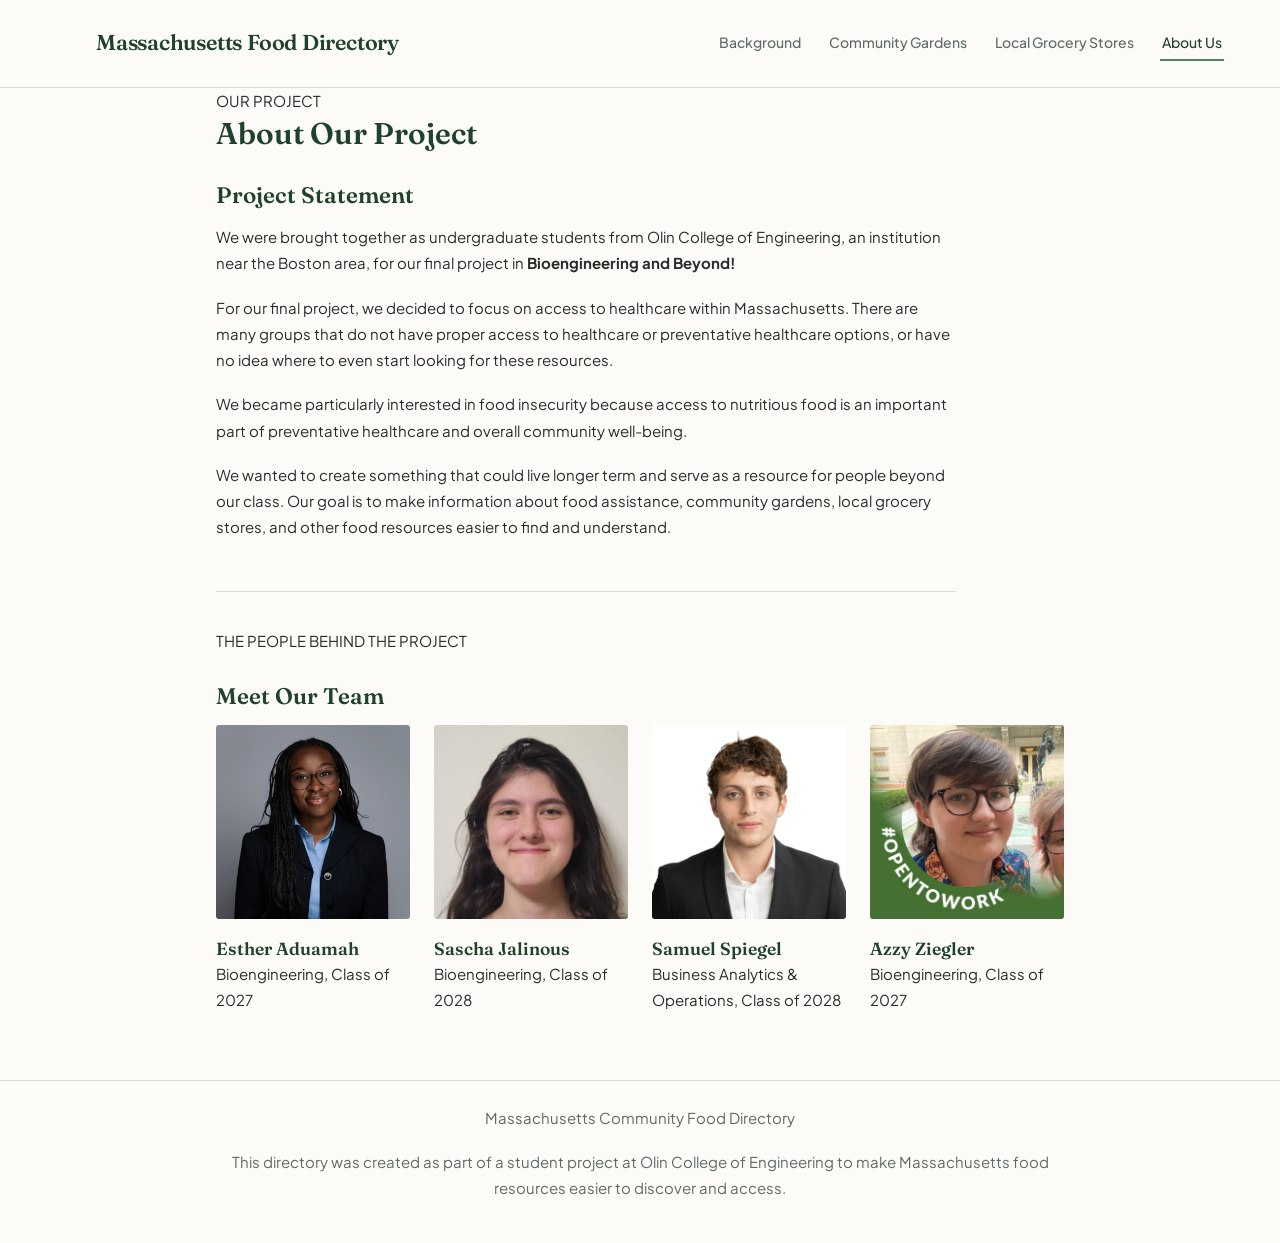
==== about.html @ b4e45723 "Inital Commit" ====
<!DOCTYPE html>
<html lang="en">

<head>
  <meta charset="UTF-8">
  <meta name="viewport" content="width=device-width, initial-scale=1.0">

  <title>About Us | Massachusetts Community Food Directory</title>

  <link rel="preconnect" href="https://fonts.googleapis.com">
  <link rel="preconnect" href="https://fonts.gstatic.com" crossorigin>

  <link
    href="https://fonts.googleapis.com/css2?family=Fraunces:opsz,wght@9..144,400;9..144,500;9..144,600;9..144,700&family=Plus+Jakarta+Sans:wght@400;500;600;700&display=swap"
    rel="stylesheet"
  >

  <link rel="stylesheet" href="css/style.css">
</head>

<body>

<header class="site-header">

  <div class="header-inner">

    <a href="index.html" class="brand-link">
      <span class="brand-title">Massachusetts Food Directory</span>
    </a>

    <nav class="main-nav" aria-label="Main navigation">
      <a href="background.html">Background</a>
      <a href="gardens.html">Community Gardens</a>
      <a href="groceries.html">Local Grocery Stores</a>
      <a href="about.html" class="active" aria-current="page">About Us</a>
    </nav>

  </div>

</header>


<main class="container">

  <section class="page-section">


    <!-- PROJECT STATEMENT -->

    <div class="project-blurb-section">

      <span class="eyebrow">OUR PROJECT</span>

      <h1 class="page-title">
        About Our Project
      </h1>

      <h2 class="about-subheading">
        Project Statement
      </h2>

      <p>
        We were brought together as undergraduate students from
        Olin College of Engineering, an institution near the Boston
        area, for our final project in
        <strong>Bioengineering and Beyond!</strong>
      </p>

      <p>
        For our final project, we decided to focus on access to
        healthcare within Massachusetts. There are many groups that
        do not have proper access to healthcare or preventative
        healthcare options, or have no idea where to even start
        looking for these resources.
      </p>

      <p>
        We became particularly interested in food insecurity because
        access to nutritious food is an important part of preventative
        healthcare and overall community well-being.
      </p>

      <p>
        We wanted to create something that could live longer term
        and serve as a resource for people beyond our class.
        Our goal is to make information about food assistance,
        community gardens, local grocery stores, and other food
        resources easier to find and understand.
      </p>

    </div>


    <!-- TEAM -->

    <section class="team-section">

      <span class="eyebrow">
        THE PEOPLE BEHIND THE PROJECT
      </span>

      <h2 class="team-section-title">
        Meet Our Team
      </h2>

      <div class="team-grid">


        <article class="team-member">

          <img
            src="images/esther.jpeg"
            alt="Esther Aduamah"
            class="team-photo"
          >

          <h3>Esther Aduamah</h3>

          <p class="role">
            Bioengineering, Class of 2027
          </p>

        </article>


        <article class="team-member">

          <img
            src="images/sascha.jpg"
            alt="Sascha Jalinous"
            class="team-photo"
          >

          <h3>Sascha Jalinous</h3>

          <p class="role">
            Bioengineering, Class of 2028
          </p>

        </article>


        <article class="team-member">

          <img
            src="images/samuel.jpg"
            alt="Samuel Spiegel"
            class="team-photo"
          >

          <h3>Samuel Spiegel</h3>

          <p class="role">
            Business Analytics &amp; Operations, Class of 2028
          </p>

        </article>


        <article class="team-member">

          <img
            src="images/azzy.jpg"
            alt="Azzy Ziegler"
            class="team-photo"
          >

          <h3>Azzy Ziegler</h3>

          <p class="role">
            Bioengineering, Class of 2027
          </p>

        </article>


      </div>

    </section>

  </section>

</main>


<!-- SHARED FOOTER -->

<footer class="site-footer">

  <div class="container">

    <p class="footer-brand">
      Massachusetts Community Food Directory
    </p>

    <p class="footer-description">
      This directory was created as part of a student project at
      Olin College of Engineering to make Massachusetts food
      resources easier to discover and access.
    </p>

  </div>

</footer>


<script src="js/script.js"></script>

</body>
</html>
---- css/style.css ----
:root {
  --bg-linen: #FDFBF7;
  --bg-hover: #F3EDE2;
  --primary-green: #52825D;
  --primary-green-dark: #1E422B;
  --lavender-purple: #9D76B1;
  --accent-blue: #91B6D8;
  --terracotta: #C4704B;
  --text-dark: #262E2B;
  --text-muted: #5F6B66;
  --border-subtle: #E2DBD0;
  --border-strong: #C7BEB0;
}

* {
  margin: 0;
  padding: 0;
  box-sizing: border-box;
}

body {
  background-color: var(--bg-linen);
  color: var(--text-dark);
  font-family: 'Plus Jakarta Sans', sans-serif;
  line-height: 1.75;
  font-size: 15px;
  -webkit-font-smoothing: antialiased;
}

h1, h2, h3, h4, .brand-title {
  font-family: 'Fraunces', serif;
  color: var(--primary-green-dark);
  font-weight: 600;
  line-height: 1.3;
}

h2 {
  margin-top: 28px;
  margin-bottom: 14px;
}

p {
  margin-bottom: 18px;
}

a {
  color: var(--primary-green-dark);
  text-decoration: underline;
  text-underline-offset: 3px;
  text-decoration-color: var(--border-strong);
  transition: color 0.2s ease;
}

a:hover {
  color: var(--terracotta);
}

.container {
  max-width: 960px;
  margin: 0 auto;
  padding: 0 56px;
}

/* HEADER */

header {
  background-color: rgba(253, 251, 247, 0.96);
  border-bottom: 1px solid var(--border-subtle);
  position: sticky;
  top: 0;
  z-index: 1000;
  backdrop-filter: blur(6px);
  width: 100%;
}

.header-inner {
  display: flex;
  justify-content: space-between;
  align-items: center;
  width: 100%;
  padding: 26px 56px 26px 1in;
  gap: 32px;
}

.brand-link {
  text-decoration: none !important;
  cursor: pointer;
}

.brand-title {
  font-size: 1.35rem;
  letter-spacing: -0.01em;
  white-space: nowrap;
}

nav {
  display: flex;
  gap: 24px;
  align-items: center;
  flex-wrap: wrap;
  justify-content: flex-end;
}

nav a {
  font-size: 14px;
  font-weight: 500;
  color: var(--text-muted);
  text-decoration: none;
  padding: 4px 2px;
  border-bottom: 2px solid transparent;
}

nav a:hover,
nav a.active {
  color: var(--primary-green-dark);
  border-bottom-color: var(--primary-green);
}

/* PAGE LAYOUT */

.tab-page {
  padding: 44px 0 64px;
  animation: fadeIn 0.2s ease-in-out;
}

.page-title {
  font-size: 30px;
  margin-bottom: 10px;
}

.page-subtitle {
  color: var(--text-muted);
  font-size: 15.5px;
  margin-bottom: 36px;
  max-width: 680px;
  line-height: 1.7;
}

@keyframes fadeIn {
  from { opacity: 0; }
  to { opacity: 1; }
}

/* HOME PAGE */

.hero-section {
  display: grid;
  grid-template-columns: 200px 1fr;
  gap: 44px;
  align-items: center;
  margin-bottom: 24px;
}

.soil-diagram-wrap {
  text-align: center;
}

.soil-diagram-svg {
  width: 100%;
  height: auto;
  max-height: 150px;
}

.diagram-caption {
  font-size: 11px;
  font-weight: 700;
  letter-spacing: 0.08em;
  color: var(--primary-green);
  margin-top: 8px;
  text-transform: uppercase;
}

.hero-text h2 {
  font-size: 26px;
  margin-top: 0;
}

.vine-divider {
  display: flex;
  align-items: center;
  justify-content: center;
  gap: 16px;
  margin: 40px 0;
}

.vine-divider::before,
.vine-divider::after {
  content: '';
  height: 1px;
  background: var(--border-subtle);
  flex: 1;
}

/* =========================================
   FOOD SECURITY TIMELINE
========================================= */

.timeline-section {
    margin-top: 45px;
    padding-top: 15px;
}

.timeline-header-flex {
    display: flex;
    justify-content: space-between;
    align-items: flex-end;
    flex-wrap: wrap;
    gap: 22px;
    padding-bottom: 22px;
    margin-bottom: 35px;
    border-bottom: 1px solid var(--border-subtle);
}

.timeline-filters {
    display: flex;
    flex-wrap: wrap;
    align-items: center;
    gap: 20px;
}

.filter-btn {
    appearance: none;
    background: transparent;
    border: none;
    border-bottom: 2px solid transparent;
    padding: 7px 0;
    font-family: 'Plus Jakarta Sans', sans-serif;
    font-size: 13px;
    font-weight: 600;
    color: var(--text-muted);
    cursor: pointer;
    transition: color 0.2s ease, border-color 0.2s ease;
}

.filter-btn:hover {
    color: var(--text-dark);
}

.filter-btn[data-btn="all"].active {
    color: var(--primary-green-dark);
    border-bottom-color: var(--primary-green-dark);
}

.filter-btn[data-btn="purple"].active {
    color: var(--lavender-purple);
    border-bottom-color: var(--lavender-purple);
}

.filter-btn[data-btn="green"].active {
    color: var(--primary-green);
    border-bottom-color: var(--primary-green);
}

.filter-btn[data-btn="blue"].active {
    color: #5B89B5;
    border-bottom-color: var(--accent-blue);
}

/* Timeline center line */

.timeline {
    position: relative;
    display: flex;
    flex-direction: column;
    padding: 15px 0;
}

.timeline::before {
    content: "";
    position: absolute;
    top: 15px;
    bottom: 15px;
    left: 50%;
    width: 2px;
    background: var(--border-strong);
    transform: translateX(-50%);
}

/* Each timeline entry */

.timeline-item {
    position: relative;
    display: grid;
    grid-template-columns: 1fr 40px 1fr;
    align-items: start;
    margin-bottom: 38px;
    min-width: 0;
}

.timeline-item:last-child {
    margin-bottom: 0;
}

/* Alternating content placement */

.timeline-content {
    grid-column: 1;
    grid-row: 1;
    text-align: right;
    padding: 0 22px 0 0;
    max-width: 100%;
    min-width: 0;
}

.timeline-item[data-side="right"] .timeline-content {
    grid-column: 3;
    text-align: left;
    padding: 0 0 0 22px;
}

/* Colored center dots */

.timeline-item::after {
    content: "";
    position: absolute;
    left: 50%;
    top: 5px;
    width: 12px;
    height: 12px;
    border-radius: 50%;
    border: 3px solid var(--bg-linen);
    box-shadow: 0 0 0 1px var(--border-strong);
    transform: translateX(-50%);
    z-index: 2;
    background: var(--primary-green);
}

.timeline-item[data-category="purple"]::after {
    background: var(--lavender-purple);
}

.timeline-item[data-category="green"]::after {
    background: var(--primary-green);
}

.timeline-item[data-category="blue"]::after {
    background: var(--accent-blue);
}

/* Text formatting */

.timeline-content .date {
    font-size: 11px;
    font-weight: 800;
    letter-spacing: 1px;
    color: var(--text-muted);
    margin-bottom: 7px;
    line-height: 1.6;
}

.timeline-content h4 {
    font-family: 'Fraunces', serif;
    font-size: 18px;
    font-weight: 600;
    line-height: 1.4;
    margin: 0 0 9px;
    color: var(--primary-green-dark);
}

.timeline-content p {
    font-family: 'Plus Jakarta Sans', sans-serif;
    font-size: 13px;
    line-height: 1.85;
    letter-spacing: 0;
    color: var(--text-muted);
    margin: 0 0 10px;
}

.timeline-content a {
    display: inline-block;
    font-size: 12px;
    font-weight: 700;
    text-decoration: none;
    border-bottom: 1px solid var(--border-strong);
    padding-bottom: 2px;
}

.timeline-content a:hover {
    color: var(--terracotta);
    border-color: var(--terracotta);
}

/* Hide entries that do not match the filter */

.timeline-item.hidden {
    display: none;
}

/* Mobile timeline */

@media (max-width: 650px) {

    .timeline-header-flex {
        align-items: flex-start;
    }

    .timeline-filters {
        gap: 12px;
    }

    .timeline {
        padding-left: 25px;
    }

    .timeline::before {
        left: 7px;
        transform: none;
    }

    .timeline-item {
        display: block;
        margin-bottom: 30px;
        padding-left: 20px;
    }

    .timeline-item::after {
        left: -18px;
        top: 5px;
        transform: none;
    }

    .timeline-content,
    .timeline-item[data-side="right"] .timeline-content {
        text-align: left;
        padding: 0;
    }
}

/* BACKGROUND PAGE */

.assistance-grid {
  display: grid;
  grid-template-columns: 1fr 1fr;
  gap: 48px;
  margin-top: 16px;
}

.assistance-col {
  border-top: 1px solid var(--border-strong);
  padding-top: 24px;
}

.assistance-col h3 {
  font-size: 20px;
}

.info-card-sublabel {
  font-size: 11.5px;
  font-weight: 700;
  text-transform: uppercase;
}

.sublabel-purple { color: var(--lavender-purple); }
.sublabel-green { color: var(--primary-green); }

.clean-list {
  padding-left: 20px;
  margin-bottom: 20px;
}

.hip-tier-list {
  list-style: none;
  margin: 16px 0 24px;
  border-top: 1px solid var(--border-subtle);
}

.hip-tier-list li {
  padding: 10px 0;
  border-bottom: 1px solid var(--border-subtle);
  display: flex;
  justify-content: space-between;
}

/* SEARCH AND DIRECTORY */

.search-box-wrap {
  display: flex;
  gap: 10px;
  margin-bottom: 28px;
  max-width: 540px;
}

.search-box-wrap input {
  flex: 1;
  padding: 9px 12px;
  border: 1px solid var(--border-strong);
  background: transparent;
}

.search-box-wrap button {
  padding: 9px 18px;
  background: var(--primary-green-dark);
  color: white;
  border: none;
  cursor: pointer;
}

.search-box-wrap button.reset-btn {
  background: transparent;
  color: var(--text-dark);
  border: 1px solid var(--border-strong);
}

.split-layout {
  display: grid;
  grid-template-columns: 1fr 1fr;
  gap: 32px;
  height: 500px;
}

.map-frame {
  border: 1px solid var(--border-strong);
  overflow: hidden;
  height: 100%;
}

.directory-list {
  height: 100%;
  overflow-y: auto;
  border-top: 1px solid var(--border-subtle);
}

.directory-row {
  padding: 18px 12px;
  border-bottom: 1px solid var(--border-subtle);
}

.directory-row:hover {
  background: var(--bg-hover);
}

.directory-row h4 {
  font-size: 17px;
}

.row-address {
  font-size: 13px;
  color: var(--text-muted);
}

.row-meta {
  font-size: 12px;
  font-weight: 600;
  color: var(--primary-green);
}

/* ABOUT PAGE */

.project-blurb-section {
  max-width: 740px;
  padding-bottom: 32px;
  margin-bottom: 36px;
  border-bottom: 1px solid var(--border-subtle);
}

.team-grid {
  display: grid;
  grid-template-columns: repeat(4, 1fr);
  gap: 24px;
  margin-bottom: 48px;
}

.team-photo {
  width: 100%;
  aspect-ratio: 1;
  object-fit: cover;
  border-radius: 3px;
  margin-bottom: 12px;
}

.olin-location-row {
  display: flex;
  justify-content: space-between;
  align-items: center;
  gap: 32px;
  padding-top: 32px;
  border-top: 1px solid var(--border-subtle);
}

.olin-little-map-wrap {
  width: 320px;
  height: 175px;
  flex-shrink: 0;
}

#olin-map {
  height: 100%;
  width: 100%;
}

/* FOOTER */

footer {
  border-top: 1px solid var(--border-subtle);
  padding: 24px 0;
  text-align: center;
  color: var(--text-muted);
}

/* RESPONSIVE DESIGN */

@media (max-width: 820px) {
  .container {
    padding: 0 24px;
  }

  .header-inner {
    flex-direction: column;
    align-items: flex-start;
    padding: 20px 24px;
    gap: 14px;
  }

  nav {
    justify-content: flex-start;
    gap: 16px;
  }

  .hero-section,
  .assistance-grid,
  .split-layout {
    grid-template-columns: 1fr;
  }

  .team-grid {
    grid-template-columns: repeat(2, 1fr);
  }

  .split-layout {
    height: auto;
  }

  .map-frame {
    height: 350px;
  }

  .directory-list {
    max-height: 400px;
  }

  .olin-location-row {
    flex-direction: column;
    align-items: flex-start;
  }

  .olin-little-map-wrap {
    width: 100%;
  }
}

@media (max-width: 500px) {
  .team-grid {
    grid-template-columns: 1fr 1fr;
  }

  .timeline {
    padding-left: 20px;
  }

  .timeline::before {
    left: 5px;
  }

  .timeline-item {
    grid-template-columns: 20px 1fr;
  }
  
.filter-dot {
    display: inline-block;
    width: 8px;
    height: 8px;
    border-radius: 50%;
    margin-right: 6px;
}

.filter-dot.purple {
    background: var(--lavender-purple);
}

.filter-dot.green {
    background: var(--primary-green);
}

.filter-dot.blue {
    background: var(--accent-blue);
}


  .col-left,
  .col-right {
    grid-column: 2;
    text-align: left;
    padding: 0;
  }

  .col-center {
    grid-column: 1;
    grid-row: 1;
  }
}
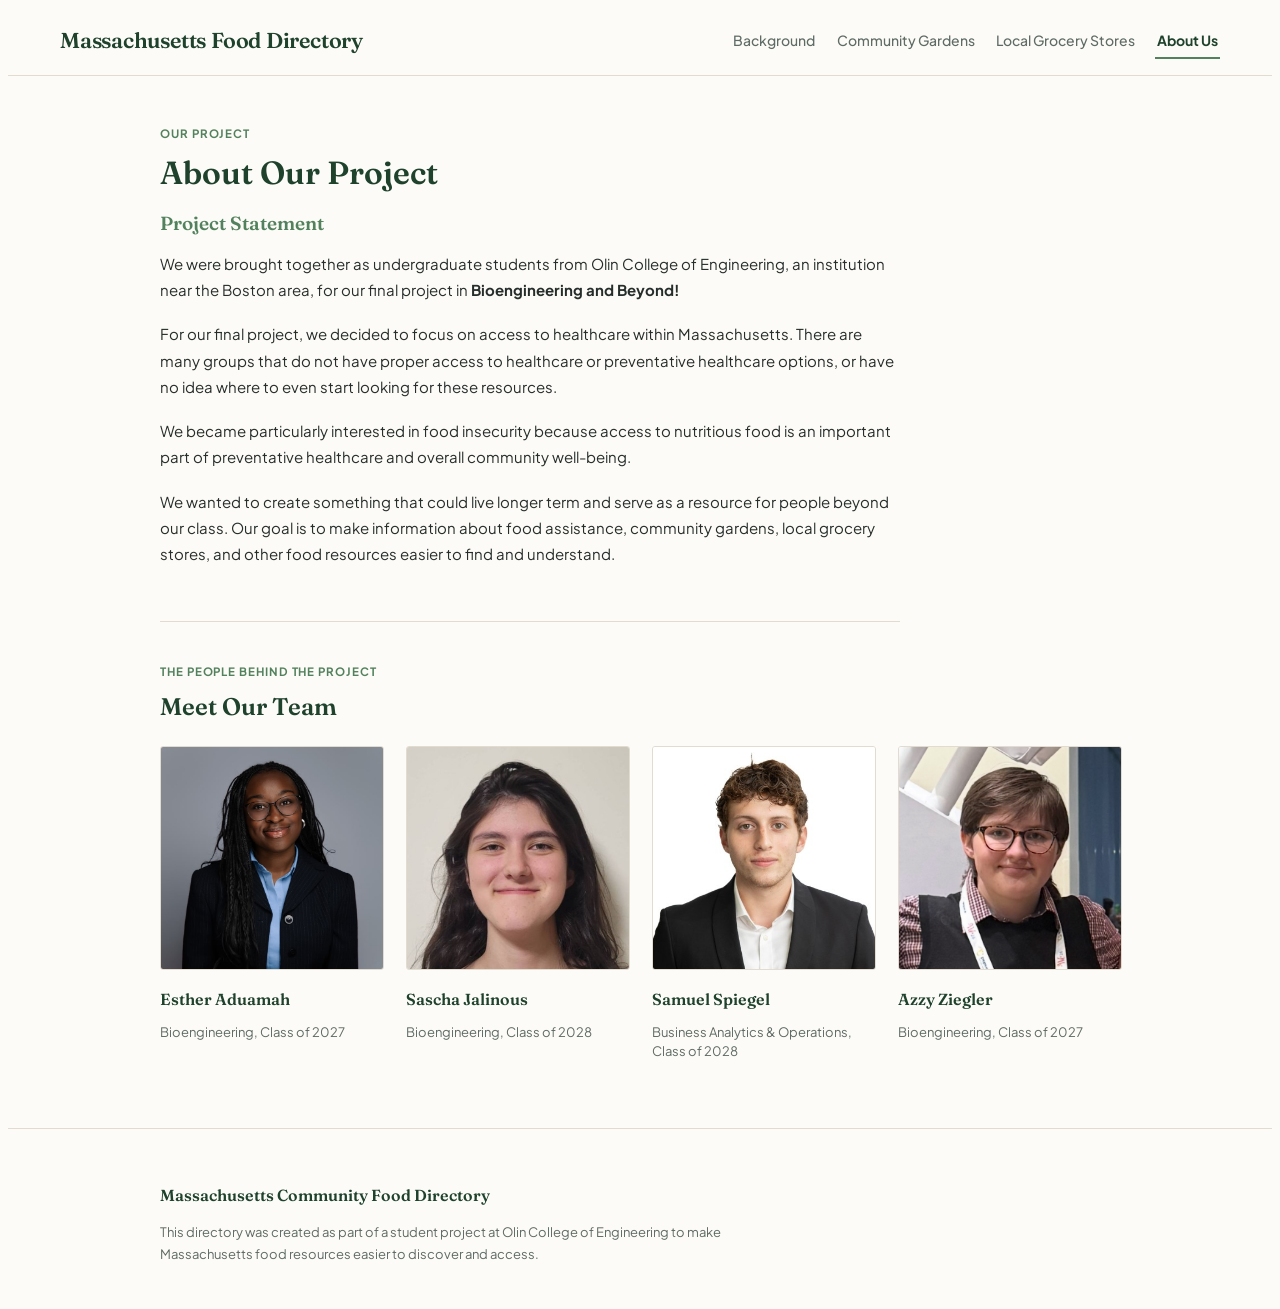
==== commit 72654308: "updated background info, changed azzy pictures, and little edits" ====
--- a/about.html
+++ b/about.html
@@ -161,7 +161,7 @@
         <article class="team-member">
 
           <img
-            src="images/azzy.jpg"
+            src="images/azzy.jpeg"
             alt="Azzy Ziegler"
             class="team-photo"
           >
--- a/css/style.css
+++ b/css/style.css
@@ -1,701 +1,1076 @@
-
 :root {
-  --bg-linen: #FDFBF7;
-  --bg-hover: #F3EDE2;
-  --primary-green: #52825D;
-  --primary-green-dark: #1E422B;
-  --lavender-purple: #9D76B1;
-  --accent-blue: #91B6D8;
-  --terracotta: #C4704B;
-  --text-dark: #262E2B;
-  --text-muted: #5F6B66;
-  --border-subtle: #E2DBD0;
-  --border-strong: #C7BEB0;
-}
-
-* {
-  margin: 0;
-  padding: 0;
+--bg-linen: #FDFBF7;
+--bg-hover: #F3EDE2;
+--bg-subtle: #F7F3EB;
+--primary-green: #52825D;
+--primary-green-dark: #1E422B;
+--lavender-purple: #9D76B1;
+--accent-blue: #91B6D8;
+--terracotta: #C4704B;
+--text-dark: #262E2B;
+--text-muted: #5F6B66;
+--border-subtle: #E2DBD0;
+--border-strong: #C7BEB0;
+}
+
+/* Custom Scrollbar */
+::-webkit-scrollbar {
+width: 8px;
+height: 8px;
+}
+
+::-webkit-scrollbar-track {
+background: var(--bg-linen);
+}
+
+::-webkit-scrollbar-thumb {
+background: #D4CCC0;
+border-radius: 4px;
+}
+
+::-webkit-scrollbar-thumb:hover {
+background: #B3AA9C;
+}
+
+{
+margin: 0;
+padding: 0;
+box-sizing: border-box;
+}
+
+body {
+background-color: var(--bg-linen);
+color: var(--text-dark);
+font-family: 'Plus Jakarta Sans', sans-serif;
+line-height: 1.75;
+font-size: 15px;
+-webkit-font-smoothing: antialiased;
+}
+
+h1, h2, h3, h4, .brand-title {
+font-family: 'Fraunces', serif;
+color: var(--primary-green-dark);
+font-weight: 600;
+line-height: 1.3;
+}
+
+h2 {
+margin-top: 28px;
+margin-bottom: 14px;
+}
+
+p {
+margin-bottom: 18px;
+}
+
+a {
+color: var(--primary-green-dark);
+text-decoration: underline;
+text-underline-offset: 3px;
+text-decoration-color: var(--border-strong);
+transition: color 0.2s ease, text-decoration-color 0.2s ease;
+}
+
+a:hover {
+color: var(--terracotta);
+text-decoration-color: var(--terracotta);
+}
+
+.container {
+max-width: 960px;
+margin: 0 auto;
+padding: 0 56px;
+}
+
+/* =========================================
+HEADER & NAVIGATION
+========================================= */
+
+.site-header,
+header {
+background-color: rgba(253, 251, 247, 0.96);
+border-bottom: 1px solid var(--border-subtle);
+position: sticky;
+top: 0;
+z-index: 1000;
+backdrop-filter: blur(6px);
+width: 100%;
+}
+
+.header-inner {
+display: flex;
+justify-content: space-between;
+align-items: center;
+width: 100%;
+padding: 26px 56px 26px 1in;
+gap: 32px;
+}
+
+.brand-link {
+text-decoration: none !important;
+cursor: pointer;
+}
+
+.brand-title {
+font-size: 1.35rem;
+letter-spacing: -0.01em;
+white-space: nowrap;
+transition: color 0.2s ease;
+}
+
+.brand-title:hover {
+color: var(--primary-green);
+}
+
+.main-nav,
+nav {
+display: flex;
+gap: 24px;
+align-items: center;
+flex-wrap: wrap;
+justify-content: flex-end;
+}
+
+.main-nav a,
+nav a {
+font-size: 14px;
+font-weight: 500;
+color: var(--text-muted);
+text-decoration: none;
+padding: 4px 2px;
+border-bottom: 2px solid transparent;
+transition: color 0.2s ease, border-color 0.2s ease;
+}
+
+.main-nav a:hover,
+nav a:hover {
+color: var(--primary-green-dark);
+}
+
+.main-nav a.active,
+nav a.active {
+color: var(--primary-green-dark);
+font-weight: 700;
+border-bottom-color: var(--primary-green);
+}
+
+/* =========================================
+SHARED PAGE TYPOGRAPHY & SECTIONS
+========================================= */
+
+.page-section {
+padding: 48px 0 68px;
+}
+
+.eyebrow {
+display: block;
+font-size: 11.5px;
+font-weight: 700;
+letter-spacing: 0.08em;
+text-transform: uppercase;
+color: var(--primary-green);
+margin-bottom: 8px;
+}
+
+.page-title {
+font-size: 32px;
+margin-top: 0;
+margin-bottom: 12px;
+}
+
+.page-subtitle {
+color: var(--text-muted);
+font-size: 15.5px;
+margin-bottom: 36px;
+max-width: 680px;
+line-height: 1.75;
+}
+
+.small-note {
+font-size: 13px;
+color: var(--text-muted);
+margin-top: 8px;
+margin-bottom: 14px;
+}
+
+.source-note {
+font-size: 12.5px;
+color: var(--text-muted);
+margin-top: 32px;
+padding-top: 16px;
+border-top: 1px solid var(--border-subtle);
+}
+
+.text-link,
+.editorial-link-btn,
+.article-link {
+display: inline-block;
+font-size: 13.5px;
+font-weight: 700;
+color: var(--primary-green-dark);
+text-decoration: underline;
+text-underline-offset: 3px;
+text-decoration-color: var(--border-strong);
+}
+
+.text-link:hover,
+.editorial-link-btn:hover,
+.article-link:hover {
+color: var(--terracotta);
+text-decoration-color: var(--terracotta);
+}
+
+.editorial-link-btn.link-purple {
+color: #79548C;
+}
+
+/* =========================================
+HOME PAGE (index.html)
+========================================= */
+
+.home-hero {
+display: grid;
+grid-template-columns: 220px 1fr;
+gap: 44px;
+align-items: center;
+padding: 48px 0 44px;
+border-bottom: 1px solid var(--border-subtle);
+}
+
+/* .home-visual {
+border: 1px solid var(--border-strong);
+background-color: var(--bg-subtle);
+padding: 36px 18px;
+text-align: center;
+border-radius: 3px;
+}
+
+.home-visual-words {
+display: flex;
+flex-direction: column;
+align-items: center;
+gap: 6px;
+font-family: 'Fraunces', serif;
+font-size: 14px;
+font-weight: 600;
+letter-spacing: 0.14em;
+color: var(--primary-green-dark);
+} */
+
+.home-visual img {
+  width: 100%;
+  height: 100%;
+  object-fit: contain;
+  transform: scale(1.2);
+}
+
+.visual-divider {
+color: var(--primary-green);
+font-size: 16px;
+line-height: 1;
+}
+
+.hero-text h1 {
+font-size: 30px;
+margin-top: 0;
+margin-bottom: 16px;
+}
+
+.hero-text p {
+color: var(--text-dark);
+margin-bottom: 16px;
+}
+
+/* =========================================
+FOOD SECURITY TIMELINE
+========================================= */
+
+.timeline-section {
+padding: 44px 0 64px;
+}
+
+.timeline-heading {
+margin-bottom: 24px;
+}
+
+.timeline-heading h2 {
+font-size: 24px;
+margin-top: 0;
+margin-bottom: 8px;
+}
+
+.timeline-heading p {
+color: var(--text-muted);
+font-size: 14.5px;
+margin-bottom: 0;
+}
+
+.timeline-filters {
+display: flex;
+flex-wrap: wrap;
+align-items: center;
+gap: 20px;
+padding-bottom: 18px;
+margin-bottom: 36px;
+border-bottom: 1px solid var(--border-subtle);
+}
+
+.filter-btn {
+appearance: none;
+background: transparent;
+border: none;
+border-bottom: 2px solid transparent;
+padding: 6px 0;
+font-family: 'Plus Jakarta Sans', sans-serif;
+font-size: 13px;
+font-weight: 600;
+color: var(--text-muted);
+cursor: pointer;
+display: inline-flex;
+align-items: center;
+transition: color 0.2s ease, border-color 0.2s ease;
+}
+
+.filter-btn:hover {
+color: var(--text-dark);
+}
+
+.filter-btn[data-btn="all"].active {
+color: var(--primary-green-dark);
+border-bottom-color: var(--primary-green-dark);
+}
+
+.filter-btn[data-btn="purple"].active {
+color: var(--lavender-purple);
+border-bottom-color: var(--lavender-purple);
+}
+
+.filter-btn[data-btn="green"].active {
+color: var(--primary-green);
+border-bottom-color: var(--primary-green);
+}
+
+.filter-btn[data-btn="blue"].active {
+color: #5B89B5;
+border-bottom-color: var(--accent-blue);
+}
+
+.filter-dot {
+display: inline-block;
+width: 8px;
+height: 8px;
+border-radius: 50%;
+margin-right: 7px;
+flex-shrink: 0;
+}
+
+.filter-dot.purple {
+background: var(--lavender-purple);
+}
+
+.filter-dot.green {
+background: var(--primary-green);
+}
+
+.filter-dot.blue {
+background: var(--accent-blue);
+}
+
+/* Timeline center line */
+.timeline {
+position: relative;
+display: flex;
+flex-direction: column;
+padding: 12px 0;
+}
+
+.timeline::before {
+content: "";
+position: absolute;
+top: 12px;
+bottom: 12px;
+left: 50%;
+width: 1px;
+background: var(--border-strong);
+transform: translateX(-50%);
+}
+
+/* Each timeline entry */
+.timeline-item {
+position: relative;
+display: grid;
+grid-template-columns: 1fr 40px 1fr;
+align-items: start;
+margin-bottom: 38px;
+min-width: 0;
+transition: opacity 0.25s ease;
+}
+
+.timeline-item:last-child {
+margin-bottom: 0;
+}
+
+.timeline-item.hidden {
+display: none;
+}
+
+.timeline-item.dimmed {
+opacity: 0.2;
+}
+
+/* Alternating content placement */
+.timeline-content {
+grid-column: 1;
+grid-row: 1;
+text-align: right;
+padding: 0 22px 0 0;
+max-width: 100%;
+min-width: 0;
+}
+
+.timeline-item[data-side="right"] .timeline-content {
+grid-column: 3;
+text-align: left;
+padding: 0 0 0 22px;
+}
+
+/* Colored center dots */
+.timeline-item::after {
+content: "";
+position: absolute;
+left: 50%;
+top: 5px;
+width: 12px;
+height: 12px;
+border-radius: 50%;
+border: 3px solid var(--bg-linen);
+box-shadow: 0 0 0 1px var(--border-strong);
+transform: translateX(-50%);
+z-index: 2;
+background: var(--primary-green);
+}
+
+.timeline-item[data-category="purple"]::after {
+background: var(--lavender-purple);
+}
+
+.timeline-item[data-category="green"]::after {
+background: var(--primary-green);
+}
+
+.timeline-item[data-category="blue"]::after {
+background: var(--accent-blue);
+}
+
+.timeline-content .date {
+font-size: 11px;
+font-weight: 700;
+letter-spacing: 0.06em;
+color: var(--text-muted);
+margin-bottom: 5px;
+}
+
+.timeline-content h4 {
+font-family: 'Fraunces', serif;
+font-size: 17px;
+font-weight: 600;
+line-height: 1.4;
+margin: 0 0 8px;
+color: var(--primary-green-dark);
+}
+
+.timeline-content p {
+font-size: 13.5px;
+line-height: 1.7;
+color: var(--text-muted);
+margin: 0 0 10px;
+}
+
+.timeline-content a {
+display: inline-block;
+font-size: 12.5px;
+font-weight: 700;
+}
+
+/* =========================================
+BACKGROUND PAGE (background.html)
+========================================= */
+
+.assistance-grid {
+display: grid;
+grid-template-columns: 1fr 1fr;
+gap: 48px;
+margin-top: 12px;
+}
+
+.assistance-col {
+border-top: 1px solid var(--border-strong);
+padding-top: 24px;
+}
+
+.info-card-sublabel {
+font-size: 11.5px;
+font-weight: 700;
+letter-spacing: 0.06em;
+text-transform: uppercase;
+margin-bottom: 8px;
+}
+
+.sublabel-purple {
+color: var(--lavender-purple);
+}
+
+.sublabel-green {
+color: var(--primary-green);
+}
+
+.assistance-col h2 {
+font-size: 21px;
+margin-top: 0;
+margin-bottom: 14px;
+}
+
+.minor-heading {
+font-size: 15px;
+margin-top: 22px;
+margin-bottom: 12px;
+color: var(--primary-green-dark);
+}
+
+.clean-list {
+list-style-type: square;
+padding-left: 20px;
+margin-bottom: 22px;
+}
+
+.clean-list li {
+margin-bottom: 8px;
+font-size: 14px;
+color: var(--text-dark);
+}
+
+.hip-tier-list {
+list-style: none;
+margin: 14px 0 18px;
+border-top: 1px solid var(--border-subtle);
+}
+
+.hip-tier-list li {
+padding: 10px 0;
+border-bottom: 1px solid var(--border-subtle);
+font-size: 14px;
+display: flex;
+justify-content: space-between;
+}
+
+.next-steps {
+margin-top: 52px;
+padding-top: 32px;
+border-top: 1px solid var(--border-subtle);
+}
+
+.next-steps h2 {
+margin-top: 0;
+font-size: 22px;
+}
+
+.next-steps p {
+max-width: 640px;
+color: var(--text-muted);
+}
+
+.resource-links {
+display: flex;
+flex-wrap: wrap;
+gap: 28px;
+margin-top: 16px;
+}
+
+.resource-links a {
+font-weight: 700;
+font-size: 14.5px;
+}
+
+/* =========================================
+COMMUNITY GARDENS PAGE (gardens.html)
+========================================= */
+
+.garden-search {
+margin-bottom: 28px;
+}
+
+.garden-search label {
+display: block;
+font-size: 13.5px;
+font-weight: 600;
+color: var(--text-dark);
+margin-bottom: 8px;
+}
+
+.search-box-wrap {
+display: flex;
+gap: 10px;
+max-width: 540px;
+}
+
+.search-box-wrap input {
+flex: 1;
+padding: 9px 12px;
+border: 1px solid var(--border-strong);
+border-radius: 3px;
+background: transparent;
+font-family: 'Plus Jakarta Sans', sans-serif;
+font-size: 14px;
+color: var(--text-dark);
+outline: none;
+}
+
+.search-box-wrap input:focus {
+border-color: var(--primary-green-dark);
+background: #FFFFFF;
+}
+
+.search-box-wrap button {
+padding: 9px 18px;
+background: var(--primary-green-dark);
+color: #FFFFFF;
+border: 1px solid var(--primary-green-dark);
+border-radius: 3px;
+font-family: 'Plus Jakarta Sans', sans-serif;
+font-size: 13.5px;
+font-weight: 600;
+cursor: pointer;
+transition: background-color 0.2s ease;
+}
+
+.search-box-wrap button:hover {
+background: var(--primary-green);
+border-color: var(--primary-green);
+}
+
+.search-box-wrap button.reset-btn {
+background: transparent;
+color: var(--text-dark);
+border: 1px solid var(--border-strong);
+}
+
+.search-box-wrap button.reset-btn:hover {
+background: var(--bg-hover);
+}
+
+.result-count {
+font-size: 13px;
+font-weight: 600;
+color: var(--primary-green);
+margin-top: 8px;
+margin-bottom: 0;
+}
+
+.split-layout {
+display: grid;
+grid-template-columns: 1fr 1fr;
+gap: 36px;
+height: 520px;
+}
+
+.map-section,
+.directory-section {
+display: flex;
+flex-direction: column;
+height: 100%;
+min-height: 0;
+}
+
+.map-heading,
+.directory-heading {
+display: flex;
+justify-content: space-between;
+align-items: baseline;
+margin-bottom: 10px;
+}
+
+.map-heading h2,
+.directory-heading h2 {
+font-size: 18px;
+margin: 0;
+}
+
+.map-heading span,
+.directory-heading span {
+font-size: 12px;
+font-weight: 600;
+color: var(--text-muted);
+}
+
+.map-frame {
+flex: 1;
+min-height: 0;
+border: 1px solid var(--border-strong);
+border-radius: 3px;
+overflow: hidden;
+}
+
+.directory-list {
+flex: 1;
+min-height: 0;
+overflow-y: auto;
+border-top: 1px solid var(--border-subtle);
+padding-right: 4px;
+}
+
+.directory-row {
+padding: 18px 12px;
+border-bottom: 1px solid var(--border-subtle);
+transition: background-color 0.2s ease;
+cursor: pointer;
+}
+
+.directory-row:hover {
+background: var(--bg-hover);
+}
+
+.directory-row h4 {
+font-size: 16.5px;
+margin-top: 0;
+margin-bottom: 4px;
+}
+
+.row-address {
+font-size: 13px;
+color: var(--text-muted);
+margin-bottom: 8px;
+}
+
+.directory-row p {
+font-size: 13.5px;
+margin-bottom: 8px;
+line-height: 1.6;
+}
+
+.row-meta {
+font-size: 12px;
+font-weight: 600;
+color: var(--primary-green);
+}
+
+/* =========================================
+LOCAL GROCERY STORES PAGE (groceries.html)
+========================================= */
+
+.directory-intro {
+max-width: 680px;
+padding-bottom: 24px;
+border-bottom: 1px solid var(--border-subtle);
+}
+
+.directory-intro p {
+margin-bottom: 0;
+color: var(--text-dark);
+}
+
+.grocery-directory {
+margin-bottom: 44px;
+}
+
+.grocery-item {
+display: grid;
+grid-template-columns: 44px 1fr;
+gap: 20px;
+padding: 28px 14px;
+border-bottom: 1px solid var(--border-subtle);
+transition: background-color 0.2s ease;
+}
+
+.grocery-item:hover {
+background-color: var(--bg-hover);
+}
+
+.grocery-number {
+font-family: 'Fraunces', serif;
+font-size: 18px;
+font-weight: 600;
+color: var(--primary-green);
+padding-top: 2px;
+}
+
+.grocery-content h2 {
+font-size: 20px;
+margin-top: 0;
+margin-bottom: 4px;
+}
+
+.grocery-content p {
+font-size: 14px;
+margin-bottom: 12px;
+max-width: 650px;
+}
+
+.eligibility-tags {
+display: flex;
+flex-wrap: wrap;
+gap: 8px;
+margin-bottom: 14px;
+}
+
+.eligibility-tag {
+font-size: 12px;
+font-weight: 600;
+color: var(--primary-green-dark);
+border: 1px solid var(--border-strong);
+padding: 2px 10px;
+border-radius: 3px;
+background-color: var(--bg-linen);
+}
+
+.directory-note {
+padding-top: 12px;
+}
+
+.directory-note h2 {
+font-size: 22px;
+margin-top: 0;
+}
+
+.directory-note p {
+max-width: 620px;
+color: var(--text-muted);
+}
+
+/* =========================================
+ABOUT US PAGE (about.html)
+========================================= */
+
+.project-blurb-section {
+max-width: 740px;
+padding-bottom: 36px;
+margin-bottom: 40px;
+border-bottom: 1px solid var(--border-subtle);
+}
+
+.about-subheading {
+font-size: 19px;
+margin-top: 18px;
+margin-bottom: 14px;
+color: var(--primary-green);
+}
+
+.team-section-title {
+font-size: 24px;
+margin-top: 0;
+margin-bottom: 24px;
+}
+
+.team-grid {
+display: grid;
+grid-template-columns: repeat(4, 1fr);
+gap: 24px;
+}
+
+.team-member {
+text-align: left;
+}
+
+.team-photo {
+width: 100%;
+aspect-ratio: 1;
+object-fit: cover;
+border-radius: 3px;
+margin-bottom: 12px;
+background-color: var(--bg-hover);
+border: 1px solid var(--border-subtle);
+}
+
+.team-member h3 {
+font-size: 16px;
+margin-top: 0;
+margin-bottom: 4px;
+}
+
+.team-member .role {
+font-size: 13px;
+color: var(--text-muted);
+line-height: 1.45;
+margin-bottom: 0;
+}
+
+/* =========================================
+SHARED FOOTER
+========================================= */
+
+.site-footer,
+footer {
+border-top: 1px solid var(--border-subtle);
+padding: 36px 0;
+color: var(--text-muted);
+}
+
+.footer-brand {
+font-family: 'Fraunces', serif;
+font-size: 16px;
+font-weight: 600;
+color: var(--primary-green-dark);
+margin-bottom: 6px;
+}
+
+.footer-description {
+font-size: 13px;
+color: var(--text-muted);
+max-width: 620px;
+margin-bottom: 0;
+line-height: 1.65;
+}
+
+/* =========================================
+RESPONSIVE DESIGN
+========================================= */
+
+@media (max-width: 820px) {
+.container {
+padding: 0 24px;
+}
+
+.header-inner {
+flex-direction: column;
+align-items: flex-start;
+padding: 20px 24px;
+gap: 14px;
+}
+
+.main-nav,
+nav {
+justify-content: flex-start;
+gap: 16px;
+}
+
+.home-hero,
+.assistance-grid,
+.split-layout {
+grid-template-columns: 1fr;
+}
+
+.home-hero {
+gap: 24px;
+}
+
+.team-grid {
+grid-template-columns: repeat(2, 1fr);
+}
+
+.split-layout {
+height: auto;
+}
+
+.map-frame {
+height: 350px;
+}
+
+.directory-list {
+max-height: 420px;
+}
+}
+
+@media (max-width: 650px) {
+.timeline-filters {
+gap: 14px;
+}
+
+.timeline {
+padding-left: 24px;
+}
+
+.timeline::before {
+left: 6px;
+transform: none;
+}
+
+.timeline-item {
+display: block;
+margin-bottom: 30px;
+padding-left: 18px;
+}
+
+.timeline-item::after {
+left: -18px;
+top: 5px;
+transform: none;
+}
+
+.timeline-content,
+.timeline-item[data-side="right"] .timeline-content {
+text-align: left;
+padding: 0;
+}
+}
+
+@media (max-width: 500px) {
+.team-grid {
+grid-template-columns: 1fr 1fr;
+gap: 16px;
+}
+
+.grocery-item {
+grid-template-columns: 1fr;
+gap: 6px;
+}
+}
+
+/* Fix horizontal navbar overflow on all pages */
+html,
+body {
+  max-width: 100%;
+  overflow-x: hidden;
+}
+
+.site-header {
+  width: 100%;
   box-sizing: border-box;
 }
 
-body {
-  background-color: var(--bg-linen);
-  color: var(--text-dark);
-  font-family: 'Plus Jakarta Sans', sans-serif;
-  line-height: 1.75;
-  font-size: 15px;
-  -webkit-font-smoothing: antialiased;
-}
-
-h1, h2, h3, h4, .brand-title {
-  font-family: 'Fraunces', serif;
-  color: var(--primary-green-dark);
-  font-weight: 600;
-  line-height: 1.3;
-}
-
-h2 {
-  margin-top: 28px;
-  margin-bottom: 14px;
-}
-
-p {
-  margin-bottom: 18px;
-}
-
-a {
-  color: var(--primary-green-dark);
-  text-decoration: underline;
-  text-underline-offset: 3px;
-  text-decoration-color: var(--border-strong);
-  transition: color 0.2s ease;
-}
-
-a:hover {
-  color: var(--terracotta);
-}
-
-.container {
-  max-width: 960px;
+.site-header .header-inner {
+  display: flex;
+  align-items: center;
+  justify-content: space-between;
+  flex-wrap: wrap;
+  gap: 0.65rem 1.25rem;
+  max-width: 1200px;
+  width: 100%;
+  min-width: 0;
   margin: 0 auto;
-  padding: 0 56px;
-}
-
-/* HEADER */
-
-header {
-  background-color: rgba(253, 251, 247, 0.96);
-  border-bottom: 1px solid var(--border-subtle);
-  position: sticky;
-  top: 0;
-  z-index: 1000;
-  backdrop-filter: blur(6px);
-  width: 100%;
-}
-
-.header-inner {
+  padding: 1rem 1.25rem;
+  box-sizing: border-box;
+}
+
+.site-header .brand-link {
+  flex-shrink: 1;
+  min-width: 0;
+}
+
+.site-header .brand-title {
+  white-space: normal;
+  line-height: 1.2;
+}
+
+.site-header .main-nav {
   display: flex;
-  justify-content: space-between;
-  align-items: center;
-  width: 100%;
-  padding: 26px 56px 26px 1in;
-  gap: 32px;
-}
-
-.brand-link {
-  text-decoration: none !important;
-  cursor: pointer;
-}
-
-.brand-title {
-  font-size: 1.35rem;
-  letter-spacing: -0.01em;
-  white-space: nowrap;
-}
-
-nav {
-  display: flex;
-  gap: 24px;
   align-items: center;
   flex-wrap: wrap;
-  justify-content: flex-end;
-}
-
-nav a {
-  font-size: 14px;
-  font-weight: 500;
-  color: var(--text-muted);
-  text-decoration: none;
-  padding: 4px 2px;
-  border-bottom: 2px solid transparent;
-}
-
-nav a:hover,
-nav a.active {
-  color: var(--primary-green-dark);
-  border-bottom-color: var(--primary-green);
-}
-
-/* PAGE LAYOUT */
-
-.tab-page {
-  padding: 44px 0 64px;
-  animation: fadeIn 0.2s ease-in-out;
-}
-
-.page-title {
-  font-size: 30px;
-  margin-bottom: 10px;
-}
-
-.page-subtitle {
-  color: var(--text-muted);
-  font-size: 15.5px;
-  margin-bottom: 36px;
-  max-width: 680px;
-  line-height: 1.7;
-}
-
-@keyframes fadeIn {
-  from { opacity: 0; }
-  to { opacity: 1; }
-}
-
-/* HOME PAGE */
-
-.hero-section {
-  display: grid;
-  grid-template-columns: 200px 1fr;
-  gap: 44px;
-  align-items: center;
-  margin-bottom: 24px;
-}
-
-.soil-diagram-wrap {
-  text-align: center;
-}
-
-.soil-diagram-svg {
-  width: 100%;
-  height: auto;
-  max-height: 150px;
-}
-
-.diagram-caption {
-  font-size: 11px;
-  font-weight: 700;
-  letter-spacing: 0.08em;
-  color: var(--primary-green);
-  margin-top: 8px;
-  text-transform: uppercase;
-}
-
-.hero-text h2 {
-  font-size: 26px;
-  margin-top: 0;
-}
-
-.vine-divider {
-  display: flex;
-  align-items: center;
-  justify-content: center;
-  gap: 16px;
-  margin: 40px 0;
-}
-
-.vine-divider::before,
-.vine-divider::after {
-  content: '';
-  height: 1px;
-  background: var(--border-subtle);
-  flex: 1;
-}
-
-/* =========================================
-   FOOD SECURITY TIMELINE
-========================================= */
-
-.timeline-section {
-    margin-top: 45px;
-    padding-top: 15px;
-}
-
-.timeline-header-flex {
-    display: flex;
-    justify-content: space-between;
-    align-items: flex-end;
-    flex-wrap: wrap;
-    gap: 22px;
-    padding-bottom: 22px;
-    margin-bottom: 35px;
-    border-bottom: 1px solid var(--border-subtle);
-}
-
-.timeline-filters {
-    display: flex;
-    flex-wrap: wrap;
-    align-items: center;
-    gap: 20px;
-}
-
-.filter-btn {
-    appearance: none;
-    background: transparent;
-    border: none;
-    border-bottom: 2px solid transparent;
-    padding: 7px 0;
-    font-family: 'Plus Jakarta Sans', sans-serif;
-    font-size: 13px;
-    font-weight: 600;
-    color: var(--text-muted);
-    cursor: pointer;
-    transition: color 0.2s ease, border-color 0.2s ease;
-}
-
-.filter-btn:hover {
-    color: var(--text-dark);
-}
-
-.filter-btn[data-btn="all"].active {
-    color: var(--primary-green-dark);
-    border-bottom-color: var(--primary-green-dark);
-}
-
-.filter-btn[data-btn="purple"].active {
-    color: var(--lavender-purple);
-    border-bottom-color: var(--lavender-purple);
-}
-
-.filter-btn[data-btn="green"].active {
-    color: var(--primary-green);
-    border-bottom-color: var(--primary-green);
-}
-
-.filter-btn[data-btn="blue"].active {
-    color: #5B89B5;
-    border-bottom-color: var(--accent-blue);
-}
-
-/* Timeline center line */
-
-.timeline {
-    position: relative;
-    display: flex;
-    flex-direction: column;
-    padding: 15px 0;
-}
-
-.timeline::before {
-    content: "";
-    position: absolute;
-    top: 15px;
-    bottom: 15px;
-    left: 50%;
-    width: 2px;
-    background: var(--border-strong);
-    transform: translateX(-50%);
-}
-
-/* Each timeline entry */
-
-.timeline-item {
-    position: relative;
-    display: grid;
-    grid-template-columns: 1fr 40px 1fr;
-    align-items: start;
-    margin-bottom: 38px;
-    min-width: 0;
-}
-
-.timeline-item:last-child {
-    margin-bottom: 0;
-}
-
-/* Alternating content placement */
-
-.timeline-content {
-    grid-column: 1;
-    grid-row: 1;
-    text-align: right;
-    padding: 0 22px 0 0;
-    max-width: 100%;
-    min-width: 0;
-}
-
-.timeline-item[data-side="right"] .timeline-content {
-    grid-column: 3;
-    text-align: left;
-    padding: 0 0 0 22px;
-}
-
-/* Colored center dots */
-
-.timeline-item::after {
-    content: "";
-    position: absolute;
-    left: 50%;
-    top: 5px;
-    width: 12px;
-    height: 12px;
-    border-radius: 50%;
-    border: 3px solid var(--bg-linen);
-    box-shadow: 0 0 0 1px var(--border-strong);
-    transform: translateX(-50%);
-    z-index: 2;
-    background: var(--primary-green);
-}
-
-.timeline-item[data-category="purple"]::after {
-    background: var(--lavender-purple);
-}
-
-.timeline-item[data-category="green"]::after {
-    background: var(--primary-green);
-}
-
-.timeline-item[data-category="blue"]::after {
-    background: var(--accent-blue);
-}
-
-/* Text formatting */
-
-.timeline-content .date {
-    font-size: 11px;
-    font-weight: 800;
-    letter-spacing: 1px;
-    color: var(--text-muted);
-    margin-bottom: 7px;
-    line-height: 1.6;
-}
-
-.timeline-content h4 {
-    font-family: 'Fraunces', serif;
-    font-size: 18px;
-    font-weight: 600;
-    line-height: 1.4;
-    margin: 0 0 9px;
-    color: var(--primary-green-dark);
-}
-
-.timeline-content p {
-    font-family: 'Plus Jakarta Sans', sans-serif;
-    font-size: 13px;
-    line-height: 1.85;
-    letter-spacing: 0;
-    color: var(--text-muted);
-    margin: 0 0 10px;
-}
-
-.timeline-content a {
-    display: inline-block;
-    font-size: 12px;
-    font-weight: 700;
-    text-decoration: none;
-    border-bottom: 1px solid var(--border-strong);
-    padding-bottom: 2px;
-}
-
-.timeline-content a:hover {
-    color: var(--terracotta);
-    border-color: var(--terracotta);
-}
-
-/* Hide entries that do not match the filter */
-
-.timeline-item.hidden {
-    display: none;
-}
-
-/* Mobile timeline */
-
-@media (max-width: 650px) {
-
-    .timeline-header-flex {
-        align-items: flex-start;
-    }
-
-    .timeline-filters {
-        gap: 12px;
-    }
-
-    .timeline {
-        padding-left: 25px;
-    }
-
-    .timeline::before {
-        left: 7px;
-        transform: none;
-    }
-
-    .timeline-item {
-        display: block;
-        margin-bottom: 30px;
-        padding-left: 20px;
-    }
-
-    .timeline-item::after {
-        left: -18px;
-        top: 5px;
-        transform: none;
-    }
-
-    .timeline-content,
-    .timeline-item[data-side="right"] .timeline-content {
-        text-align: left;
-        padding: 0;
-    }
-}
-
-/* BACKGROUND PAGE */
-
-.assistance-grid {
-  display: grid;
-  grid-template-columns: 1fr 1fr;
-  gap: 48px;
-  margin-top: 16px;
-}
-
-.assistance-col {
-  border-top: 1px solid var(--border-strong);
-  padding-top: 24px;
-}
-
-.assistance-col h3 {
-  font-size: 20px;
-}
-
-.info-card-sublabel {
-  font-size: 11.5px;
-  font-weight: 700;
-  text-transform: uppercase;
-}
-
-.sublabel-purple { color: var(--lavender-purple); }
-.sublabel-green { color: var(--primary-green); }
-
-.clean-list {
-  padding-left: 20px;
-  margin-bottom: 20px;
-}
-
-.hip-tier-list {
-  list-style: none;
-  margin: 16px 0 24px;
-  border-top: 1px solid var(--border-subtle);
-}
-
-.hip-tier-list li {
-  padding: 10px 0;
-  border-bottom: 1px solid var(--border-subtle);
-  display: flex;
-  justify-content: space-between;
-}
-
-/* SEARCH AND DIRECTORY */
-
-.search-box-wrap {
-  display: flex;
-  gap: 10px;
-  margin-bottom: 28px;
-  max-width: 540px;
-}
-
-.search-box-wrap input {
-  flex: 1;
-  padding: 9px 12px;
-  border: 1px solid var(--border-strong);
-  background: transparent;
-}
-
-.search-box-wrap button {
-  padding: 9px 18px;
-  background: var(--primary-green-dark);
-  color: white;
-  border: none;
-  cursor: pointer;
-}
-
-.search-box-wrap button.reset-btn {
-  background: transparent;
-  color: var(--text-dark);
-  border: 1px solid var(--border-strong);
-}
-
-.split-layout {
-  display: grid;
-  grid-template-columns: 1fr 1fr;
-  gap: 32px;
-  height: 500px;
-}
-
-.map-frame {
-  border: 1px solid var(--border-strong);
-  overflow: hidden;
-  height: 100%;
-}
-
-.directory-list {
-  height: 100%;
-  overflow-y: auto;
-  border-top: 1px solid var(--border-subtle);
-}
-
-.directory-row {
-  padding: 18px 12px;
-  border-bottom: 1px solid var(--border-subtle);
-}
-
-.directory-row:hover {
-  background: var(--bg-hover);
-}
-
-.directory-row h4 {
-  font-size: 17px;
-}
-
-.row-address {
-  font-size: 13px;
-  color: var(--text-muted);
-}
-
-.row-meta {
-  font-size: 12px;
-  font-weight: 600;
-  color: var(--primary-green);
-}
-
-/* ABOUT PAGE */
-
-.project-blurb-section {
-  max-width: 740px;
-  padding-bottom: 32px;
-  margin-bottom: 36px;
-  border-bottom: 1px solid var(--border-subtle);
-}
-
-.team-grid {
-  display: grid;
-  grid-template-columns: repeat(4, 1fr);
-  gap: 24px;
-  margin-bottom: 48px;
-}
-
-.team-photo {
-  width: 100%;
-  aspect-ratio: 1;
-  object-fit: cover;
-  border-radius: 3px;
-  margin-bottom: 12px;
-}
-
-.olin-location-row {
-  display: flex;
-  justify-content: space-between;
-  align-items: center;
-  gap: 32px;
-  padding-top: 32px;
-  border-top: 1px solid var(--border-subtle);
-}
-
-.olin-little-map-wrap {
-  width: 320px;
-  height: 175px;
-  flex-shrink: 0;
-}
-
-#olin-map {
-  height: 100%;
-  width: 100%;
-}
-
-/* FOOTER */
-
-footer {
-  border-top: 1px solid var(--border-subtle);
-  padding: 24px 0;
-  text-align: center;
-  color: var(--text-muted);
-}
-
-/* RESPONSIVE DESIGN */
-
-@media (max-width: 820px) {
-  .container {
-    padding: 0 24px;
-  }
-
-  .header-inner {
-    flex-direction: column;
-    align-items: flex-start;
-    padding: 20px 24px;
-    gap: 14px;
-  }
-
-  nav {
-    justify-content: flex-start;
-    gap: 16px;
-  }
-
-  .hero-section,
-  .assistance-grid,
-  .split-layout {
-    grid-template-columns: 1fr;
-  }
-
-  .team-grid {
-    grid-template-columns: repeat(2, 1fr);
-  }
-
-  .split-layout {
-    height: auto;
-  }
-
-  .map-frame {
-    height: 350px;
-  }
-
-  .directory-list {
-    max-height: 400px;
-  }
-
-  .olin-location-row {
+  gap: 0.45rem 1.1rem;
+  max-width: 100%;
+  min-width: 0;
+}
+
+.site-header .main-nav a {
+  white-space: nowrap;
+}
+
+@media (max-width: 860px) {
+  .site-header .header-inner {
     flex-direction: column;
     align-items: flex-start;
   }
 
-  .olin-little-map-wrap {
+  .site-header .main-nav {
     width: 100%;
+    justify-content: flex-start;
   }
-}
-
-@media (max-width: 500px) {
-  .team-grid {
-    grid-template-columns: 1fr 1fr;
-  }
-
-  .timeline {
-    padding-left: 20px;
-  }
-
-  .timeline::before {
-    left: 5px;
-  }
-
-  .timeline-item {
-    grid-template-columns: 20px 1fr;
-  }
-  
-.filter-dot {
-    display: inline-block;
-    width: 8px;
-    height: 8px;
-    border-radius: 50%;
-    margin-right: 6px;
-}
-
-.filter-dot.purple {
-    background: var(--lavender-purple);
-}
-
-.filter-dot.green {
-    background: var(--primary-green);
-}
-
-.filter-dot.blue {
-    background: var(--accent-blue);
-}
-
-
-  .col-left,
-  .col-right {
-    grid-column: 2;
-    text-align: left;
-    padding: 0;
-  }
-
-  .col-center {
-    grid-column: 1;
-    grid-row: 1;
-  }
-}
+}
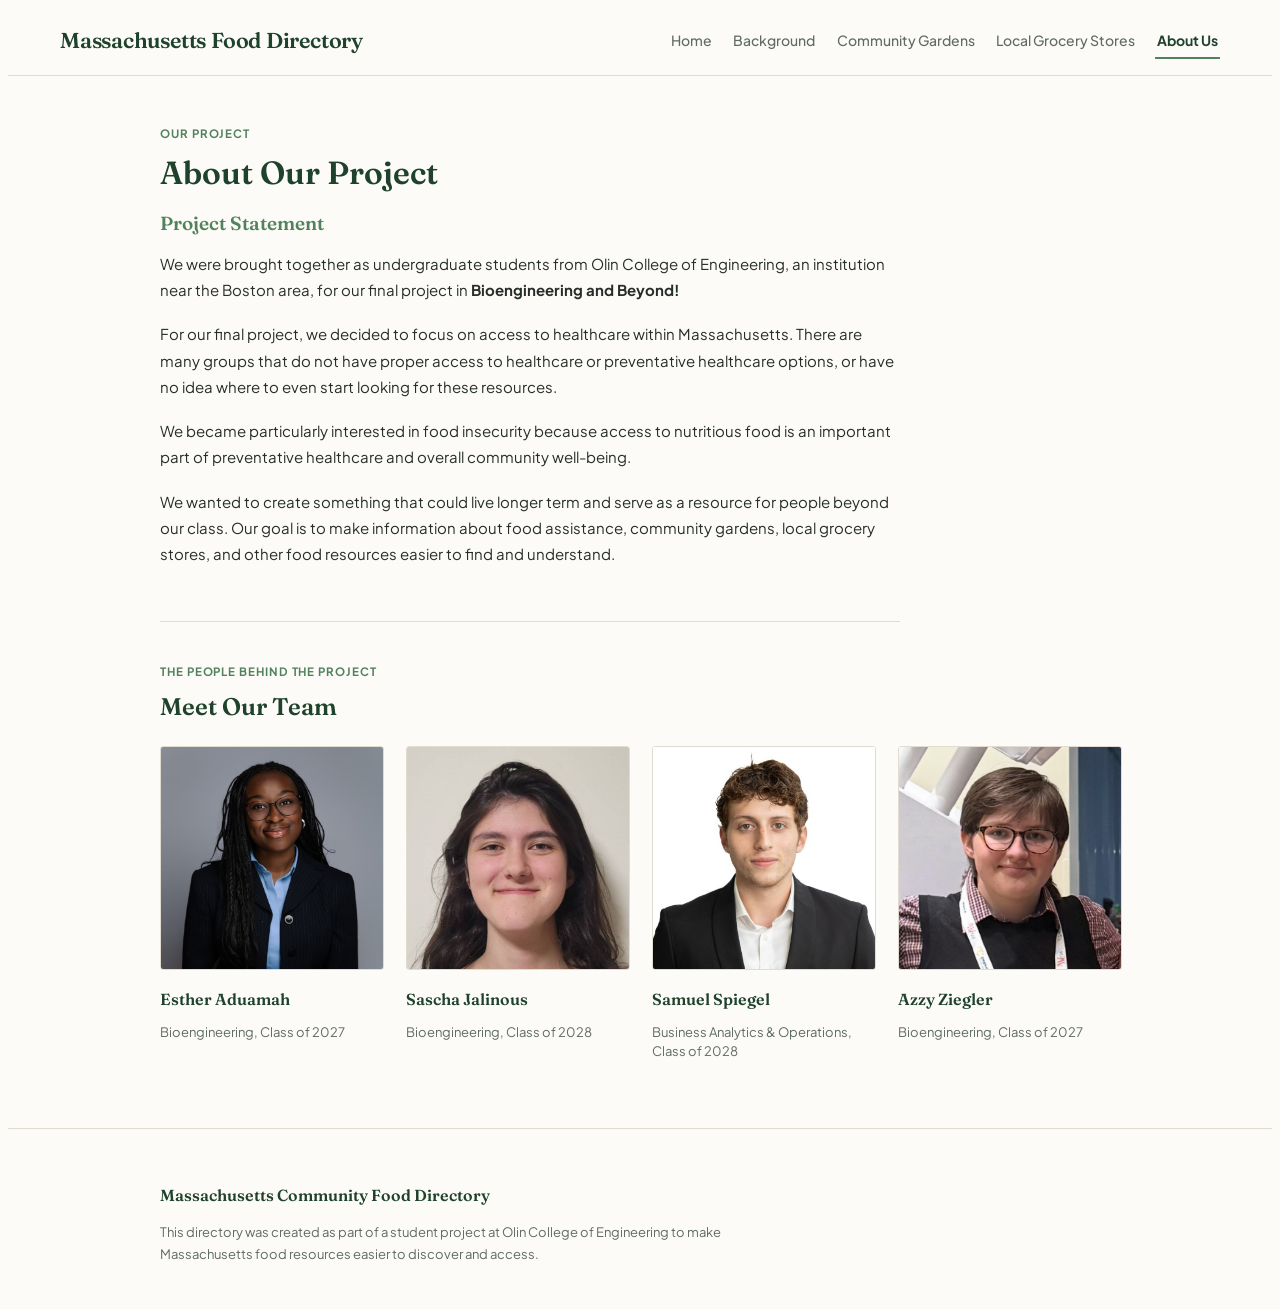
==== commit 8aeee868: "wrote README.md, updated nav bar, added timeline story, fixed ref, grammar" ====
--- a/about.html
+++ b/about.html
@@ -30,6 +30,7 @@
     </a>
 
     <nav class="main-nav" aria-label="Main navigation">
+      <a href="index.html">Home</a>
       <a href="background.html">Background</a>
       <a href="gardens.html">Community Gardens</a>
       <a href="groceries.html">Local Grocery Stores</a>
--- a/css/style.css
+++ b/css/style.css
@@ -261,7 +261,8 @@
   width: 100%;
   height: 100%;
   object-fit: contain;
-  transform: scale(1.2);
+  transform: scale(1.25);
+  
 }
 
 .visual-divider {
